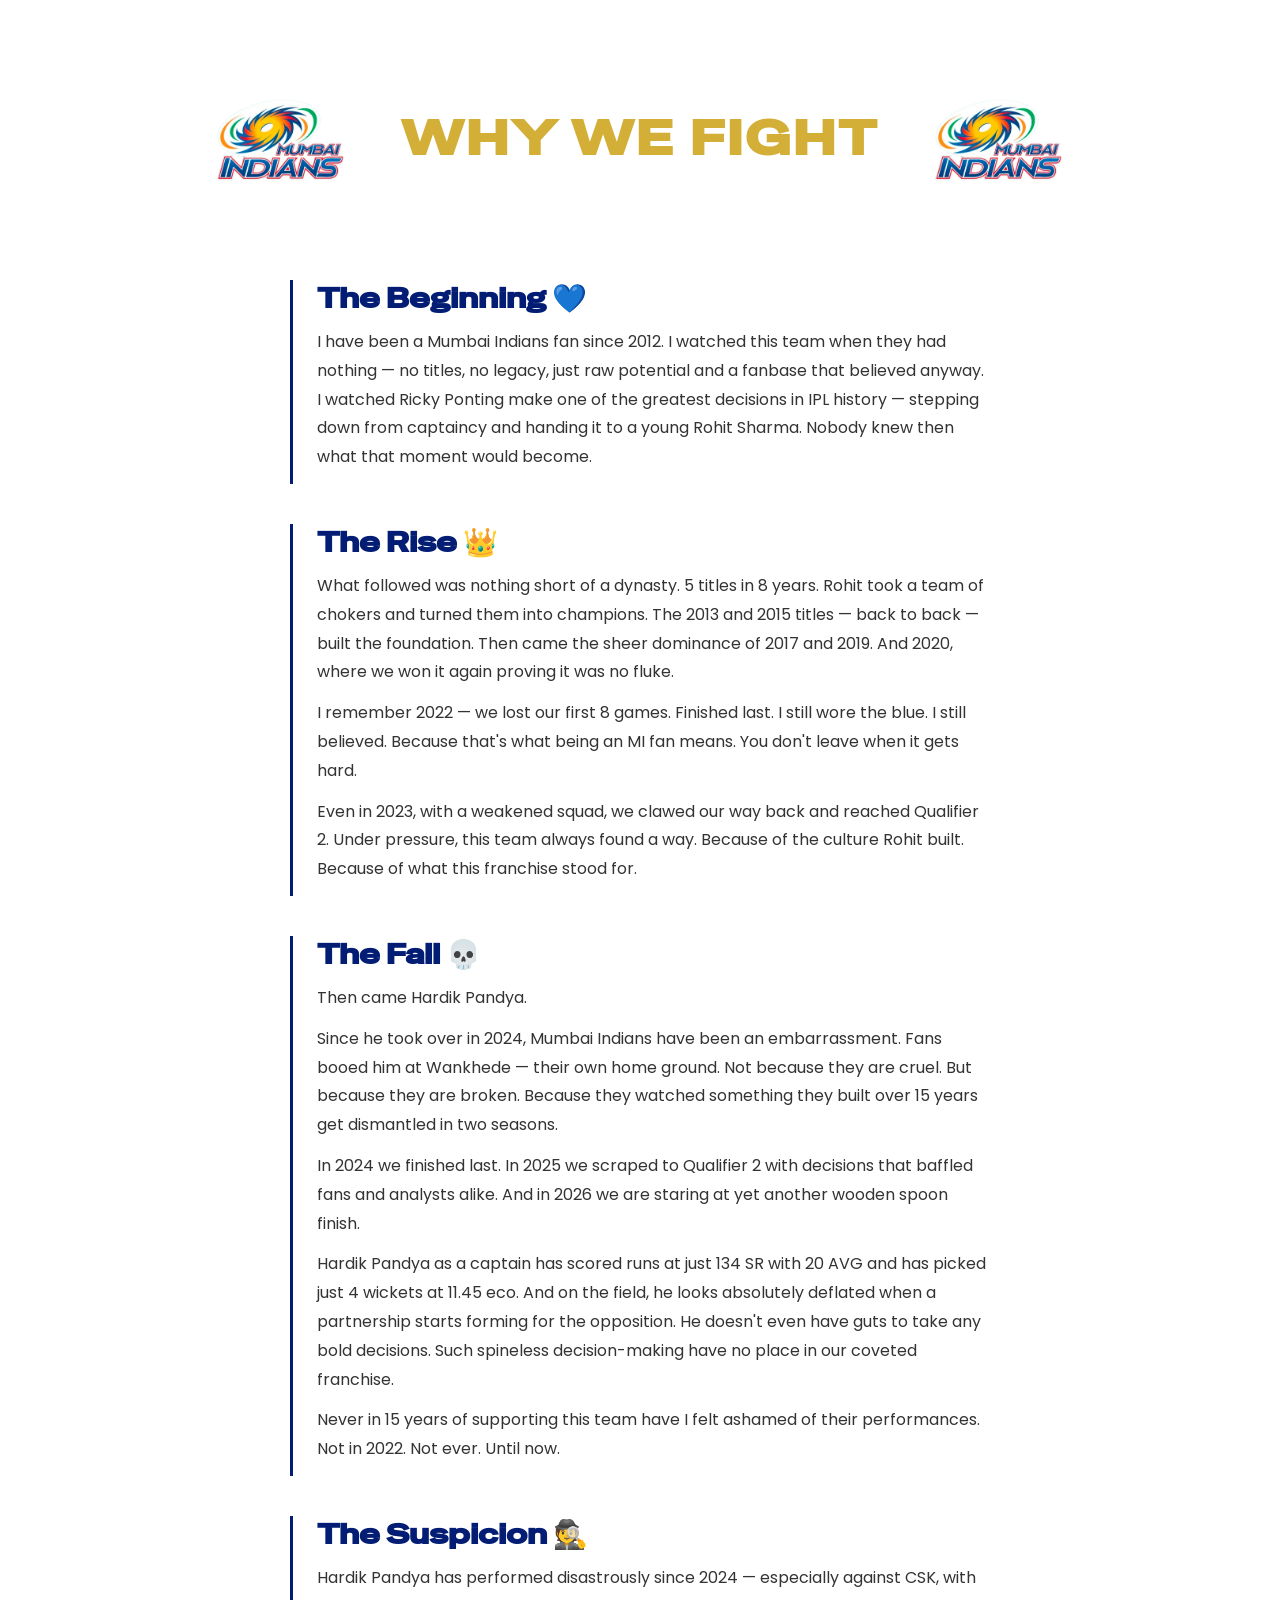
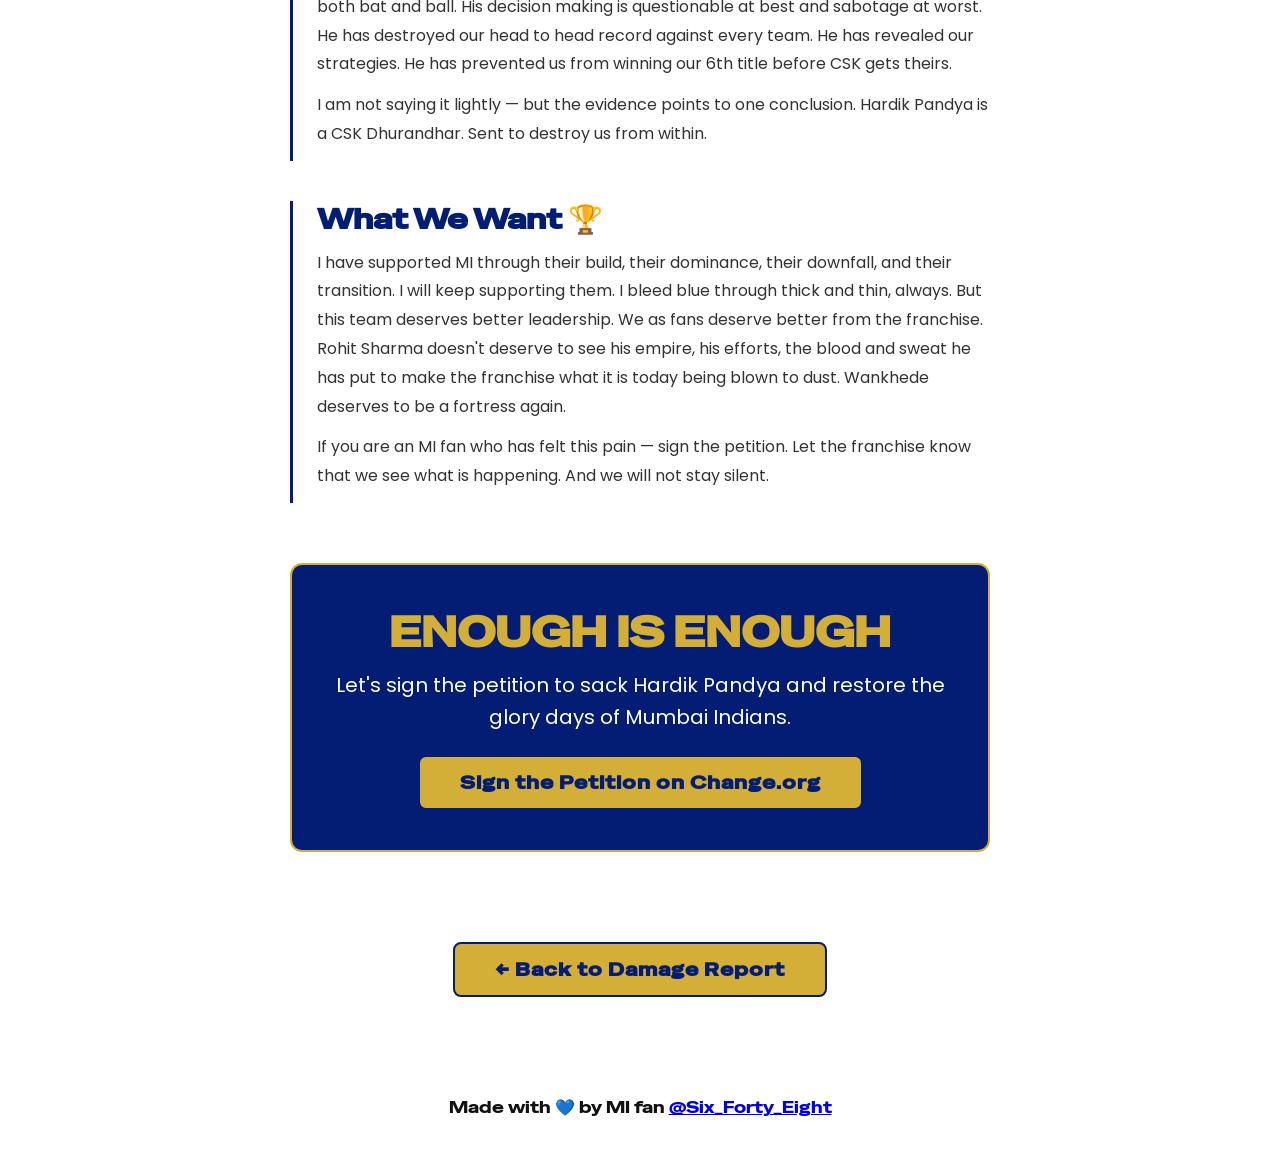
==== petition.html @ b76c21c2 "Add files via upload" ====
<!DOCTYPE html>
<html>
    <head>
        <link href="https://fonts.googleapis.com/css2?family=Special+Gothic+Expanded+One&family=Poppins:wght@300;400;600&display=swap" rel="stylesheet">
        <link rel="stylesheet" href="style.css">
        <title>Why We Fight — MI Fans</title>
    </head>

    <body class="petition-page">

        <div class="bg-watermark"></div>

        <div class="header">
            <div class="header-top">
                <img src="MIlogoUpdated.png" class="header-logo" alt="MI Logo">
                <h1>WHY WE FIGHT</h1>
                <img src="MIlogoUpdated.png" class="header-logo" alt="MI Logo">
            </div>
        </div>

        <div class="petition-story">

            <div class="story-block">
                <h2>The Beginning 💙</h2>
                <p>I have been a Mumbai Indians fan since 2012. I watched this team when they had nothing — no titles, no legacy, just raw potential and a fanbase that believed anyway. I watched Ricky Ponting make one of the greatest decisions in IPL history — stepping down from captaincy and handing it to a young Rohit Sharma. Nobody knew then what that moment would become.</p>
            </div>

            <div class="story-block">
                <h2>The Rise 👑</h2>
                <p>What followed was nothing short of a dynasty. 5 titles in 8 years. Rohit took a team of chokers and turned them into champions. The 2013 and 2015 titles — back to back — built the foundation. Then came the sheer dominance of 2017 and 2019. And 2020, where we won it again proving it was no fluke.</p>
                <p>I remember 2022 — we lost our first 8 games. Finished last. I still wore the blue. I still believed. Because that's what being an MI fan means. You don't leave when it gets hard.</p>
                <p>Even in 2023, with a weakened squad, we clawed our way back and reached Qualifier 2. Under pressure, this team always found a way. Because of the culture Rohit built. Because of what this franchise stood for.</p>
            </div>

            <div class="story-block">
                <h2>The Fall 💀</h2>
                <p>Then came Hardik Pandya.</p>
                <p>Since he took over in 2024, Mumbai Indians have been an embarrassment. Fans booed him at Wankhede — their own home ground. Not because they are cruel. But because they are broken. Because they watched something they built over 15 years get dismantled in two seasons.</p>
                <p>In 2024 we finished last. In 2025 we scraped to Qualifier 2 with decisions that baffled fans and analysts alike. And in 2026 we are staring at yet another wooden spoon finish.</p>
                <p>Hardik Pandya as a captain has scored runs at just 134 SR with 20 AVG and has picked just 4 wickets at 11.45 eco. And on the field, he looks absolutely deflated when a partnership starts forming for the opposition. He doesn't even have guts to take any bold decisions. Such spineless decision-making have no place in our coveted franchise.</p>
                <p>Never in 15 years of supporting this team have I felt ashamed of their performances. Not in 2022. Not ever. Until now.</p>
            </div>

            <div class="story-block">
                <h2>The Suspicion 🕵️</h2>
                <p>Hardik Pandya has performed disastrously since 2024 — especially against CSK, with both bat and ball. His decision making is questionable at best and sabotage at worst. He has destroyed our head to head record against every team. He has revealed our strategies. He has prevented us from winning our 6th title before CSK gets theirs.</p>
                <p>I am not saying it lightly — but the evidence points to one conclusion. Hardik Pandya is a CSK Dhurandhar. Sent to destroy us from within.</p>
            </div>

            <div class="story-block">
                <h2>What We Want 🏆</h2>
                <p>I have supported MI through their build, their dominance, their downfall, and their transition. I will keep supporting them. I bleed blue through thick and thin, always. But this team deserves better leadership. We as fans deserve better from the franchise. Rohit Sharma doesn't deserve to see his empire, his efforts, the blood and sweat he has put to make the franchise what it is today being blown to dust. Wankhede deserves to be a fortress again.</p>
                <p>If you are an MI fan who has felt this pain — sign the petition. Let the franchise know that we see what is happening. And we will not stay silent.</p>
            </div>

            <div class="petition-final">
                <h2>ENOUGH IS ENOUGH</h2>
                <p>Let's sign the petition to sack Hardik Pandya and restore the glory days of Mumbai Indians.</p>
                <a href="https://c.org/nvzMWnSjpx" target="_blank" class="petition-btn">Sign the Petition on Change.org</a>
            </div>

            <div class="bottom-back">
                <a href="index.html" class="petition-btn">← Back to Damage Report</a>
            </div>

        </div>

        <div class="footer">
    Made with 💙 by MI fan <a href="https://x.com/Six_Forty_Eight" target="_blank">@Six_Forty_Eight</a>
</div>

    </body>
</html>
---- style.css ----
* {
    margin: 0;
    padding: 0;
    box-sizing: border-box;
}

body {
    background-color: #031d74;
    color: #ffffff;
    font-family: 'Special Gothic Expanded One', sans-serif;
    text-align: center;
    padding: 40px 20px;
    position: relative;
    z-index: 1;
}

/* PETITION PAGE OVERRIDES */
body.petition-page {
    background-color: #ffffff;
    color: #111111;
}

body.petition-page h1 {
    color: #D4AF37;
    letter-spacing: 3px;
}

body.petition-page h2 {
    color: #111111;
}

body.petition-page p {
    color: #333333;
}

body.petition-page .bg-watermark {
    opacity: 0;
}

body.petition-page .story-block {
    border-left: 3px solid #031d74;
}

body.petition-page .story-block h2 {
    color: #031d74;
}

body.petition-page .story-block p {
    color: #333333;
}

body.petition-page .petition-final {
    background-color: #031d74;
    border: 2px solid #D4AF37;
    border-radius: 12px;
}

body.petition-page .petition-final h2 {
    color: #D4AF37;
}

body.petition-page .petition-final p {
    color: #ffffff;
}

/* Gold button, turns blue on hover */
body.petition-page .petition-btn {
    background-color: #D4AF37;
    color: #031d74;
    font-weight: 700;
}

body.petition-page .petition-btn:hover {
    background-color: #031d74;
    color: #D4AF37;
    border: 2px solid #D4AF37;
}

body.petition-page .back-btn {
    color: #031d74;
    font-weight: 600;
}

body.petition-page .back-btn:hover {
    color: #D4AF37;
}

.bg-watermark {
    position: fixed;
    top: 50%;
    left: 50%;
    transform: translate(-50%, -50%);
    width: 600px;
    height: 600px;
    background-image: url('MIlogoUpdated.png');
    background-size: contain;
    background-repeat: no-repeat;
    background-position: center;
    opacity: 0.15;
    filter: blur(3px);
    z-index: 0;
    pointer-events: none;
}

h1 {
    font-family: 'Special Gothic Expanded One', sans-serif;
    font-size: 48px;
    color: #D4AF37;
    letter-spacing: 5px;
    margin-bottom: 5px;
}

h2 {
    font-family: 'Special Gothic Expanded One', sans-serif;
    font-size: 42px;
    color: #ffffff;
    margin-bottom: 10px;
}

p {
    font-size: 20px;
    color: #ffffff;
    margin-bottom: 2px;
    line-height: 1.6;
    font-family: 'Poppins', sans-serif;
}

.header {
    margin-bottom: 40px;
}

.header-top {
    display: flex;
    align-items: center;
    justify-content: center;
    gap: 20px;
    margin-bottom: 16px;
}

.header-logo {
    width: 200px;
    height: 200px;
    object-fit: contain;
}

.section {
    margin: 40px auto;
    max-width: 700px;
}

.boxes {
    display: flex;
    justify-content: center;
    gap: 12px;
    flex-wrap: wrap;
    margin-top: 16px;
}

.box {
    background-color: #011f5a;
    color: #D4AF37;
    width: 90px;
    height: 110px;
    border-radius: 8px;
    display: flex;
    flex-direction: column;
    align-items: center;
    justify-content: center;
    font-family: 'Bebas Neue', cursive;
    border: 1px solid #D4AF37;
}

.box span {
    font-size: 32px;
    line-height: 1;
}

.box small {
    font-size: 11px;
    font-family: 'Poppins', sans-serif;
    margin-top: 4px;
    color: #ffffff;
}

.money-section {
    margin: 40px auto;
    max-width: 700px;
    margin-bottom: 80px;
}

.image-section {
    margin: 40px auto;
    max-width: 700px;
    display: flex;
    flex-direction: column;
    align-items: center;
    gap: 16px;
}

.stat-image {
    width: 100%;
    max-width: 600px;
    border-radius: 12px;
    border: 1px solid #D4AF37;
    opacity: 1;
    margin-bottom: 10px;
    position: relative;
    z-index: 2;
}

.image-section h2 {
    color: #D4AF37;
    margin-top: 20px;
}

.proof-video {
    width: 100%;
    max-width: 600px;
    border-radius: 12px;
    border: 1px solid #D4AF37;
    margin-top: 10px;
    position: relative;
    z-index: 2;
}

.petition-section {
    margin: 120px auto;
    max-width: 700px;
    padding: 40px 20px;

    background-color: #D4AF37;
    border: 2px solid #D4AF37;
    border-radius: 12px;

    position: relative;
    z-index: 5;

    opacity: 1;
    isolation: isolate;
}

.petition-section p {
    color: #031d74;
    font-weight: 600;
}

.petition-btn {
    display: inline-block;
    margin-top: 20px;
    padding: 14px 40px;
    background-color: #031d74;
    color: #ffffff;
    font-family: 'Special Gothic Expanded One', sans-serif;
    font-size: 18px;
    border-radius: 8px;
    text-decoration: none;
    letter-spacing: 1px;
    transition: all 0.3s ease;
    border: 2px solid #031d74;
}

.petition-btn:hover {
    background-color: #ffffff;
    color: #031d74;
    border: 2px solid #031d74;
}

.petition-btn:hover {
    background-color: #ffffff;
    color: #031d74;
}

.petition-story {
    max-width: 700px;
    margin: 40px auto;
    display: flex;
    flex-direction: column;
    gap: 40px;
    text-align: left;
}

.story-block {
    border-left: 3px solid #D4AF37;
    padding-left: 24px;
}

.story-block h2 {
    color: #D4AF37;
    font-size: 28px;
    margin-bottom: 12px;
}

.story-block p {
    font-size: 16px;
    color: #ffffff;
    margin-bottom: 12px;
    line-height: 1.8;
}

.petition-final {
    text-align: center;
    padding: 40px 20px;
    border: 1px solid #D4AF37;
    border-radius: 12px;
    margin-top: 20px;
}

.back-btn {
    display: inline-block;
    margin-top: 10px;
    color: #D4AF37;
    font-family: 'Poppins', sans-serif;
    font-size: 14px;
    text-decoration: none;
    transition: all 0.3s ease;
}

.bottom-back {
    text-align: center;
    margin-top: 30px;
    margin-bottom: 60px;
}
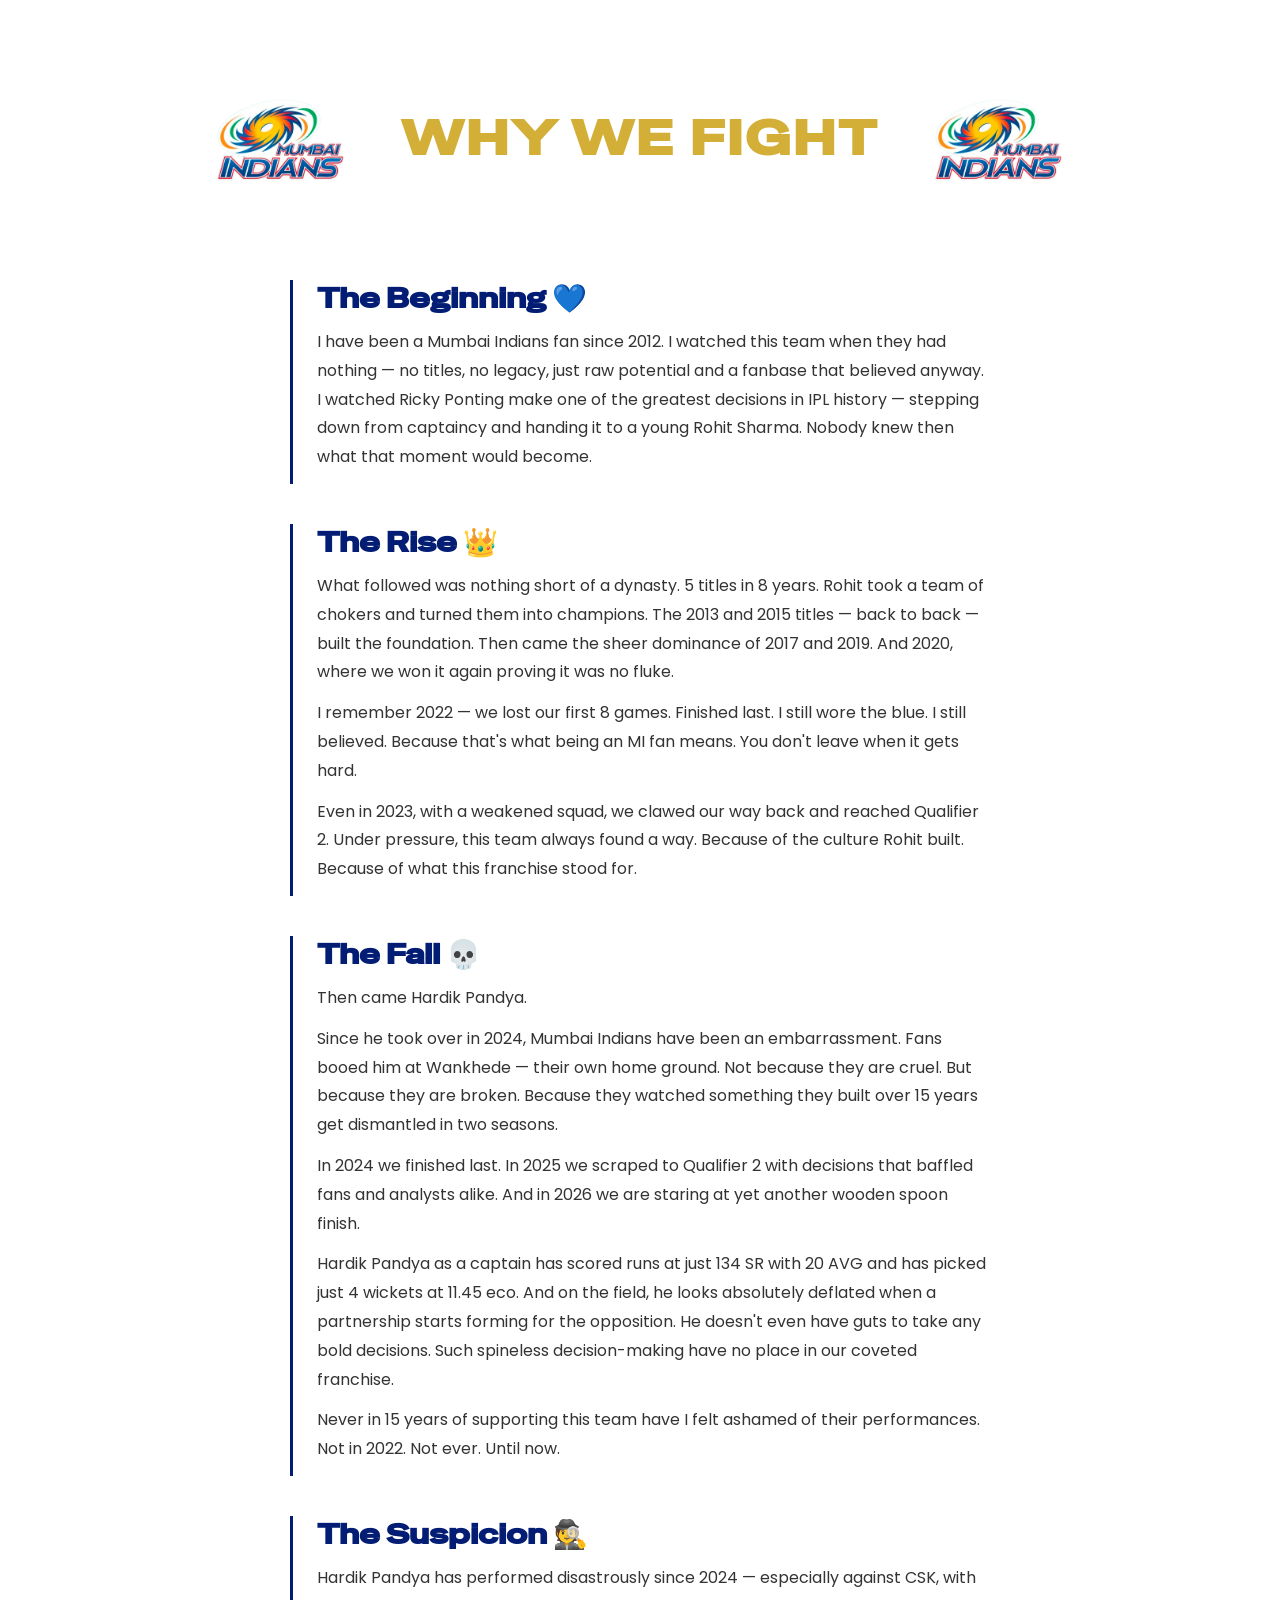
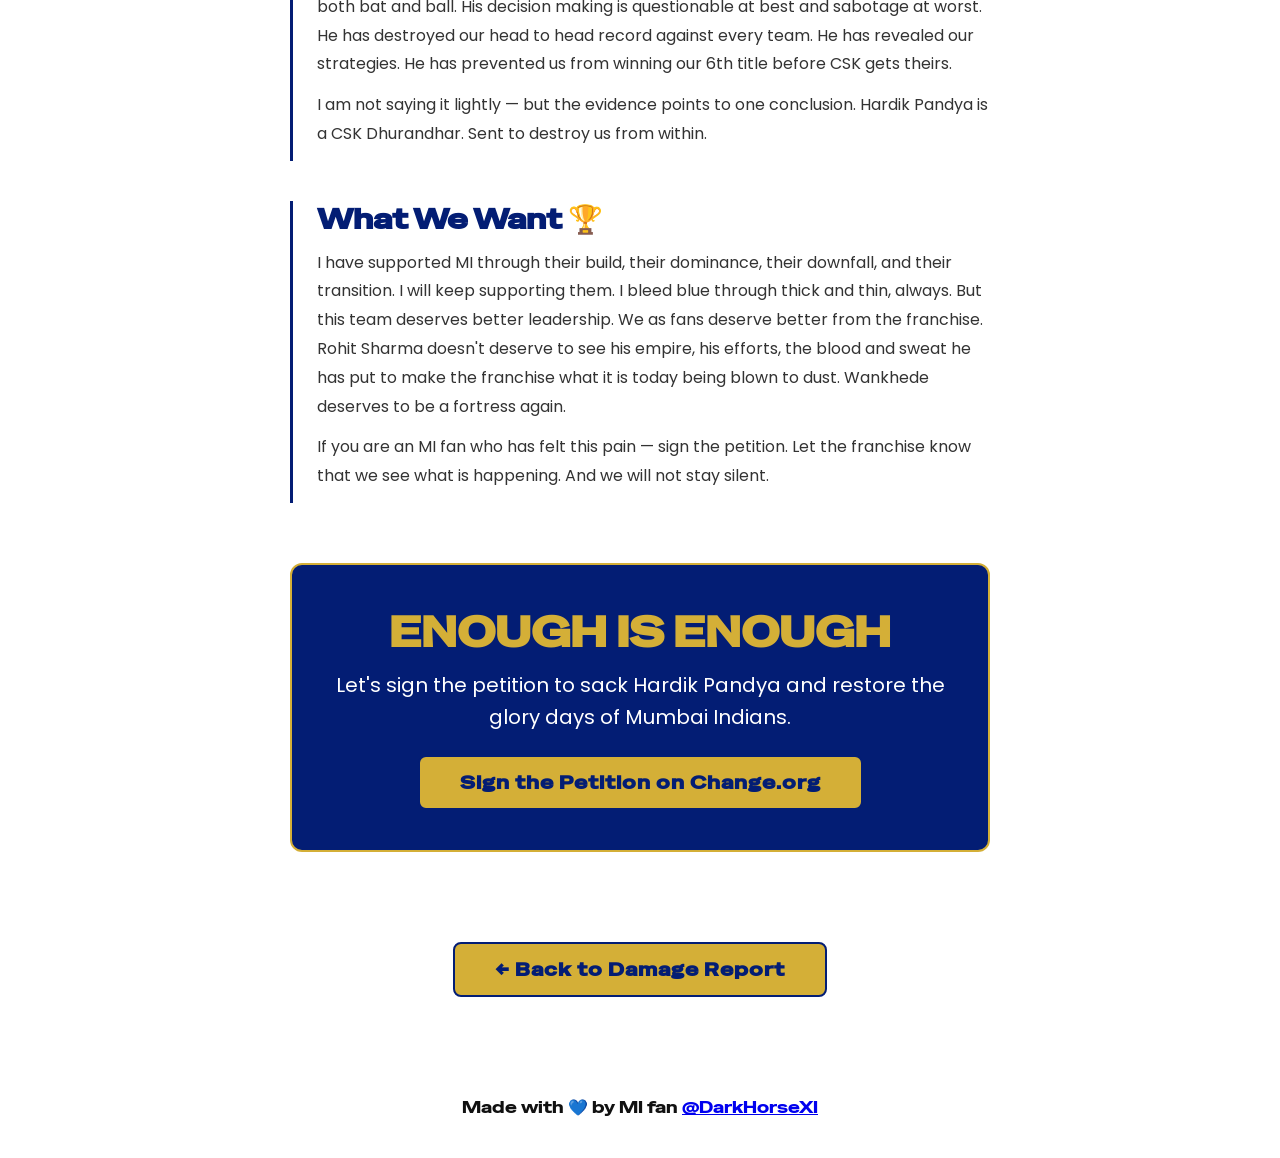
==== commit bab165ea: "Update petition.html" ====
--- a/petition.html
+++ b/petition.html
@@ -56,7 +56,7 @@
             <div class="petition-final">
                 <h2>ENOUGH IS ENOUGH</h2>
                 <p>Let's sign the petition to sack Hardik Pandya and restore the glory days of Mumbai Indians.</p>
-                <a href="https://c.org/nvzMWnSjpx" target="_blank" class="petition-btn">Sign the Petition on Change.org</a>
+                <a href="https://www.change.org/p/change-the-captain-of-mumbai-indians-03b40370-e18d-44b3-b50c-7be0cc30fa79" target="_blank" class="petition-btn">Sign the Petition on Change.org</a>
             </div>
 
             <div class="bottom-back">
@@ -66,8 +66,8 @@
         </div>
 
         <div class="footer">
-    Made with 💙 by MI fan <a href="https://x.com/Six_Forty_Eight" target="_blank">@Six_Forty_Eight</a>
+    Made with 💙 by MI fan <a href="https://x.com/DarkHorseXI" target="_blank">@DarkHorseXI</a>
 </div>
 
     </body>
-</html>+</html>
